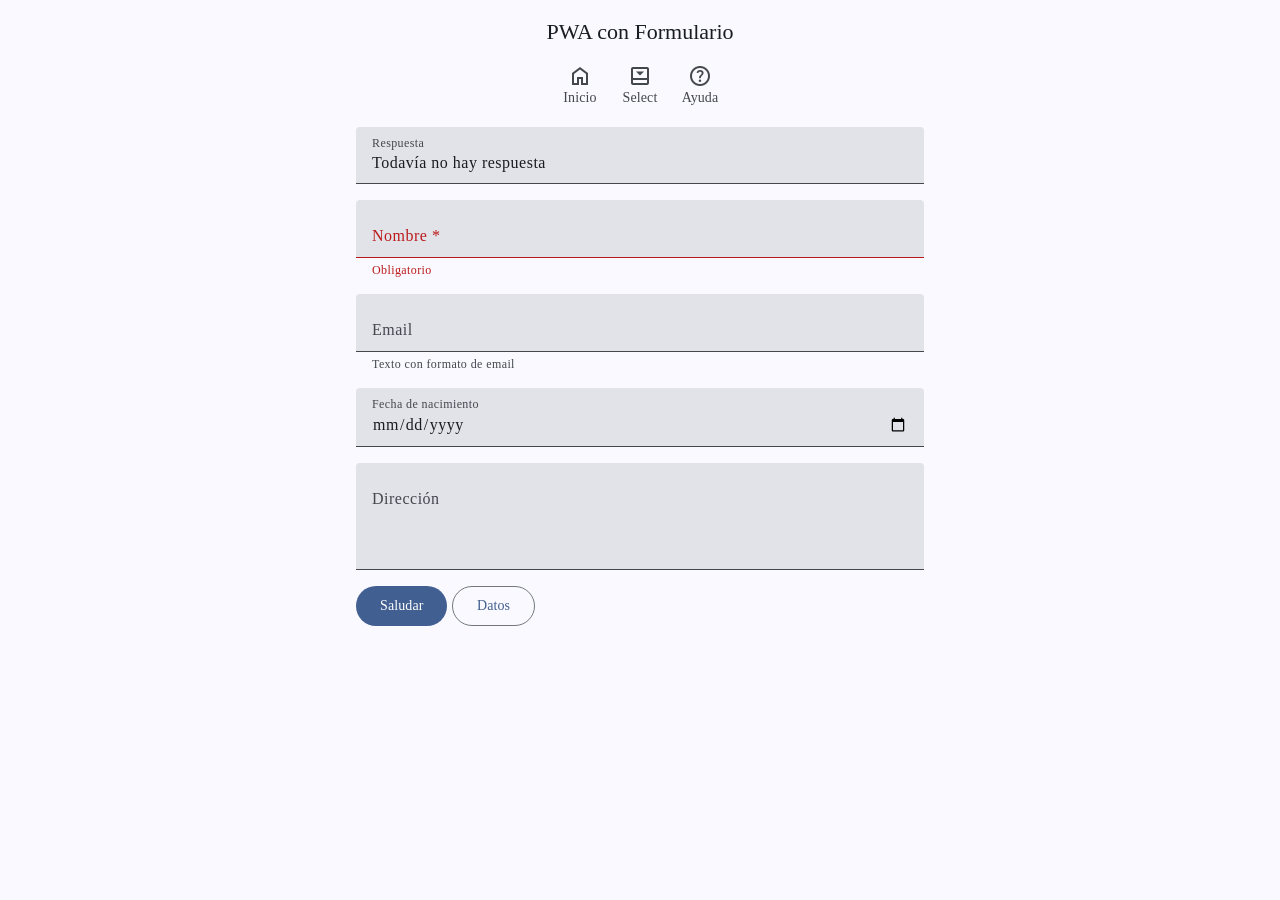
==== public/index.html @ ead31169 "Funcionando" ====
<!DOCTYPE html>
<html lang="es" class="light dark">

<head>

 <meta charset="UTF-8">

 <title>PWA con Formulario</title>

 <meta name="description" content="Ejemplo de PWA con Formulario">

 <script type="module" src="js/lib/registraServiceWorker.js"></script>
 <script type="module" src="js/lib/manejaErrores.js"></script>

 <meta name="viewport" content="width=device-width">
 <meta name="theme-color" content="#fffbfe">
 <link rel="icon" sizes="32x32" href="favicon.ico">
 <link rel="manifest" href="site.webmanifest">
 <script src="ungap/custom-elements.js"></script>

 <script type="module" src="js/lib/custom/md-app-bar.js"></script>
 <script type="module" src="js/nav-tab-fixed.js"></script>

 <link rel="stylesheet" href="css/material-symbols-outlined.css">
 <link rel="stylesheet" href="css/estilos.css">
 <link rel="stylesheet" href="css/transicion_pestanas.css">
 <link rel="stylesheet" href="css/md-tab.css">
 <link rel="stylesheet" href="css/md-filled-text-field.css">
 <link rel="stylesheet" href="css/md-filled-button.css">
 <link rel="stylesheet" href="css/md-outline-button.css">

</head>

<body>

 <form id="formulario" novalidate>

  <md-app-bar class="centered" adicional="tab">

   <h1>PWA con Formulario</h1>

  </md-app-bar>

  <nav-tab-fixed id="tab"></nav-tab-fixed>

  <section>

   <!-- Usa
    class="float"
   cuando quieras que la etiqueta esté arriba todo el tiempo. -->
   <p>
    <label class="md-filled-text-field float">
     <output name="respuesta">Todavía no hay respuesta</output>
     <span>Respuesta</span>
    </label>
   </p>

   <p>
    <label class="md-filled-text-field">
     <input name="nombre" required placeholder="Nombre*">
     <span>Nombre *</span>
     <small id="supportingNombre">Obligatorio</small>
    </label>
   </p>

   <p>
    <label class="md-filled-text-field">
     <input name="email" type="email" placeholder="Email">
     <span accesskey="M">Email</span>
     <small id="supportingEmail">Texto con formato de email</small>
    </label>
   </p>

   <p>
    <label class="md-filled-text-field float">
     <input name="fecha" type="date" placeholder="Fecha">
     <span>Fecha de nacimiento</span>
    </label>
   </p>

   <p>
    <label class="md-filled-text-field">
     <textarea name="dieccion" rows="3" placeholder="Dirección"></textarea>
     <span>Dirección</span>
    </label>
   </p>

   <p>
    <button id="botonSaludo" class="md-filled-button">Saludar</button>
    <button id="botonDatos" class="md-outline-button">Datos</button>
   </p>

  </section>

 </form>

 <script type="module">

  import { muestraTextoDeAyuda } from "./js/lib/muestraTextoDeAyuda.js"

  formulario.nombre.addEventListener("input", copiaMensajes)
  formulario.email.addEventListener("input", copiaMensajes)
  formulario.addEventListener("submit", procesa)

  function copiaMensajes() {
   muestraTextoDeAyuda(formulario.nombre, supportingNombre, "Obligatorio")
   muestraTextoDeAyuda(
    formulario.email, supportingEmail, "Texto con formato de email"
   )
  }

  /**
   * @param {SubmitEvent} evt
   */
  function procesa(evt) {
   evt.preventDefault()
   copiaMensajes()
   if (
    formulario.nombre.validity.valid
    && formulario.email.validity.valid
    && formulario.fecha.validity.valid
    && formulario.dieccion.validity.valid
   ) {
    const botonSeleccionado = evt.submitter
    if (botonSeleccionado === botonSaludo) {
     saluda()
    } else if (botonSeleccionado === botonDatos) {
     datos()
    }
   }
  }

  function saluda() {
   formulario.respuesta.value = `Hola ${formulario.nombre.value}`
  }

  function datos() {
   formulario.respuesta.value =
    `Nombre: ${formulario.nombre.value} Email: ${formulario.email.value}`
  }

 </script>

</body>

</html>
---- public/css/material-symbols-outlined.css ----
@font-face {
 font-family: 'Material Symbols Outlined';
 font-style: normal;
 font-display: block;
 src:
  url(../fonts/MaterialSymbolsOutlined[FILL\,GRAD\,opsz\,wght].woff2) format('woff2'),
  url(../fonts/MaterialSymbolsOutlined[FILL\,GRAD\,opsz\,wght].ttf) format('truetype');
}

.material-symbols-outlined {
 font-family: 'Material Symbols Outlined';
 font-weight: normal;
 font-style: normal;
 font-size: 1.5rem;
 width: 1.5rem;
 height: 1.5rem;
 /* Preferred icon size */
 display: inline-block;
 line-height: 1;
 text-transform: none;
 letter-spacing: normal;
 word-wrap: normal;
 white-space: nowrap;
 direction: ltr;
}
---- public/css/estilos.css ----
/* Definiciones para Material Design 3  */
@import url(baseline.css);
/* Fonts utilizados */
@import url(roboto.css);

html {
 /* Indica los temas del sistema operativo que son soportados. */
 color-scheme: light dark;
 --tabWidth: 3.75rem;
 --anchoNav: 22.5rem;
}

body>section,
form>section {
 max-width: 600px;
 margin-left: auto;
 margin-right: auto;
}

/* Quita un borde rojo que coloca Firefox. */
:-moz-ui-invalid {
 box-shadow: none;
}

body {
 margin: 0;
 font-family: var(--md-sys-typescale-body-large-font);
 font-weight: var(--md-sys-typescale-body-large-weight);
 font-size: var(--md-sys-typescale-body-large-size);
 font-style: var(--md-sys-typescale-body-large-font-style);
 letter-spacing: var(--md-sys-typescale-body-large-tracking);
 line-height: var(--md-sys-typescale-body-large-line-height);
 text-transform: var(--md-sys-typescale-body-large-text-transform);
 text-decoration: var(--md-sys-typescale-body-large-text-decoration);
 color: var(--md-sys-color-on-background);
 background-color: var(--md-sys-color-background);
 /* Las siguientes líneas Evita los cambios de apariencia al cargar estilos y
 + custom elements, que son conocidos como Flash Of Unstyled Content (fouc). */
 /* opacity: 0;
 animation-name: fouc;
 animation-fill-mode: forwards;
 animation-duration: 1.5s; */
}

@keyframes fouc {
 to {
  opacity: 1;
 }
}

html {
 --Font: -apple-system, BlinkMacSystemFont, roboto, sans-serif;
 --colIntIos: white;
 --colIntIosOnBk: #2acc2a;
 --colIntIosOnBkFc: #1bbb1b;
 --colIntIosOffBk: #dbdbdb;
 --colIntIosOffBkFc: #BDBDBD;
 /* Plain typeface */
 --md-ref-typeface-plain: var(--Font);
 /* Brand typeface */
 --md-ref-typeface-brand: var(--Font);
 --md-sys-typescale-label-large-weight-prominent:
  var(--md-ref-typeface-weight-bold);
 --md-box_shadow_level4:
  0 var(--md-sys-elevation-level4) var(--md-sys-elevation-level4) var(--md-sys-color-shadow);
 --md-box_shadow_level3:
  0 var(--md-sys-elevation-level3) var(--md-sys-elevation-level3) var(--md-sys-color-shadow);
 --md-box_shadow_level2:
  0 var(--md-sys-elevation-level2) var(--md-sys-elevation-level2) var(--md-sys-color-shadow);
 --md-box_shadow_level1:
  0 var(--md-sys-elevation-level1) var(--md-sys-elevation-level1) var(--md-sys-color-shadow);
 --md-box_shadow_level0: none;
 --iconSize: 1.5rem;
 --avatarSize: 2.5rem;
 --imageSize: 3.5rem;
 --videoWidth: 7.125rem;
 --videoHeight: 4rem;
 --scroll-headline-duracion: 2s;
 --md-sys-state-focus-indicator-outer-offset: 0.125rem;
 --md-sys-state-focus-indicator-thickness: 0.1875rem;
 /* Pressed state layer opacity */
 --state-pressed-transparency-percentage: 84%;
 /* Focus state layer opacity */
 --state-focus-transparency-percentage: 88%;
 /* Hover state layer opacity */
 --state-hover-transparency-percentage: 92%;
 background-color: var(--md-sys-color-background);
}

p {
 margin: 1rem;
}

a {
 color: var(--md-sys-color-on-background);
}

@media (prefers-color-scheme: light) {
 html {
  --md-riple-color: #00000020;
 }
}

@media (prefers-color-scheme: dark) {
 html {
  --md-riple-color: #ffffff40;
 }
}

@keyframes md-ripple {

 from {
  background-size: 100%;
 }

 to {
  background-size: 15000%;
 }

}
---- public/css/transicion_pestanas.css ----
@view-transition {
 navigation: auto;
}

md-app-bar {
 view-transition-name: encabezado;
 background-color: var(--md-sys-color-surface);
}

section {
 view-transition-name: contenido;
 background-color: var(--md-sys-color-background);
}

@keyframes salePorLaIzquierda {
 from {
  transform: translateX(0);
  opacity: 1;
 }

 to {
  transform: translateX(-100vw);
  opacity: 1;
 }
}

@keyframes entraPorLaDerecha {
 from {
  transform: translateX(100vw);
  opacity: 1;
 }

 to {
  transform: translateX(0);
  opacity: 1;
 }
}

::view-transition-group(encabezado) {
 animation-duration: var(--md-sys-motion-duration-1000);
 background-color: var(--md-sys-color-surface);
}

::view-transition-group(contenido) {
 animation-duration: var(--md-sys-motion-duration-1000);
 background-color: var(--md-sys-color-background);
}

html::view-transition-old(encabezado) {
 animation-name: salePorLaIzquierda;
 opacity: 1;
 animation-fill-mode: both;
}

html::view-transition-new(encabezado) {
 animation-name: entraPorLaDerecha;
 animation-fill-mode: both;
}

html::view-transition-old(contenido) {
 animation-name: salePorLaIzquierda;
 opacity: 1;
 animation-fill-mode: both;
}

html::view-transition-new(contenido) {
 animation-name: entraPorLaDerecha;
 animation-fill-mode: both;
}
---- public/css/md-tab.css ----
.md-tab {
 display: flex;
 background-color: transparent;
 align-items: stretch;
 flex-wrap: nowrap;
 overflow-x: auto;
 position: sticky;
 z-index: 1;
}

.md-tab.fixed {
 justify-content: center;
}

.md-tab.scrollable {
 padding-left: 2rem;
 gap: 1rem;
}

.md-tab.scroll {
 background-color: var(--md-sys-color-surface-container-low);
}

.md-tab a {
 position: relative;
 display: flex;
 flex-direction: column;
 justify-content: start;
 align-items: center;
 color: var(--md-sys-color-on-surface-variant);
 font-family: var(--md-sys-typescale-title-small-font);
 font-weight: var(--md-sys-typescale-title-small-weight);
 font-size: var(--md-sys-typescale-title-small-size);
 font-style: var(--md-sys-typescale-title-small-font-style);
 letter-spacing: var(--md-sys-typescale-title-small-tracking);
 line-height: var(--md-sys-typescale-title-small-line-height);
 text-transform: var(--md-sys-typescale-title-small-text-transform);
 text-decoration: var(--md-sys-typescale-title-small-text-decoration);
 text-align: center;
 box-sizing: border-box;
 border-bottom: 0.1875rem solid var(--md-sys-color-surface);
}

.md-tab.fixed a {
 flex: 0 0 var(--tabWidth);
}

.md-tab.scrollable a {
 flex: 0 0 auto;
}

.md-tab a.active {
 border-bottom-color: var(--md-sys-color-primary);
}

/* state layer */
.md-tab a::after {
 content: "";
 position: absolute;
 z-index: -1;
 top: 0;
 right: 0;
 left: 0;
 bottom: 0;
 background-color: transparent;
}

.md-tab span {
 font-size: var(--iconSize);
 height: var(--iconSize);
 width: var(--iconSize);
 color: var(--md-sys-color-on-surface-variant);
}

.md-tab .active span {
 color: var(--md-sys-color-primary);
}

.md-tab a:hover {
 color: var(--md-sys-color-on-surface);
}

/* state layer */
.md-tab a:hover::after {
 background-color: var(--md-sys-color-on-surface);
 opacity: var(--md-sys-state-hover-state-layer-opacity);
}

.md-tab a.active:hover {
 color: var(--md-sys-color-primary);
}

/* state layer */
.md-tab a.active:hover::after {
 background-color: var(--md-sys-color-primary);
 opacity: var(--md-sys-state-hover-state-layer-opacity);
}

.md-tab a:hover span {
 color: var(--md-sys-color-on-surface);
}

.md-tab a.active:hover span {
 color: var(--md-sys-color-primary);
}

.md-tab a:focus {
 outline: none;
}

/* state layer */
.md-tab a:focus::after {
 background-color: var(--md-sys-color-on-surface);
 opacity: var(--md-sys-state-focus-state-layer-opacity);
}

/* state layer */
.md-tab a.active:focus::after {
 background-color: var(--md-sys-color-primary);
 opacity: var(--md-sys-state-hover-state-layer-opacity);
}

.md-tab a:active {
 background-position: center;
 background-image:
   radial-gradient(circle, var(--md-riple-color) 1%, transparent 1%);
 background-size: 100%;
 animation-name: md-ripple;
 animation-duration: var(--md-sys-motion-duration-500);
}

/* state layer */
.md-tab a:active::after {
 background-color: var(--md-sys-color-on-surface);
 opacity: var(--md-sys-state-pressed-state-layer-opacity);
}

/* state layer */
.md-tab a.active:active::after {
 background-color: var(--md-sys-color-primary);
 opacity: var(--md-sys-state-pressed-state-layer-opacity);
}
---- public/css/md-filled-text-field.css ----
.md-filled-text-field {
 position: relative;
 overflow: hidden;
 display: flex;
 flex-direction: column;
 align-items: stretch;
 padding-top: calc(0.5rem + var(--md-sys-typescale-body-small-line-height));
 border-top-left-radius: var(--md-sys-shape-corner-extra-small-top-top-left);
 border-top-right-radius: var(--md-sys-shape-corner-extra-small-top-top-right);
 overflow: hidden;
}

/* container */
.md-filled-text-field::before {
 content: "";
 position: absolute;
 z-index: -2;
 top: 0;
 right: 0;
 left: 0;
 bottom: 0;
 background-color: var(--md-sys-color-surface-container-highest);
}

/* state layer */
.md-filled-text-field::after {
 content: "";
 position: absolute;
 z-index: -1;
 top: 0;
 right: 0;
 left: 0;
 bottom: 0;
 background-color: transparent;
}

.md-filled-text-field span,
.md-filled-text-field label {
 position: absolute;
 top: 0.5rem;
 left: 1rem;
 right: 1rem;
 display: block;
 transform: translateY(1rem);
 transition-property: transform;
 transition-duration: var(--md-sys-motion-duration-300);
 white-space: nowrap;
 text-overflow: ellipsis;
 overflow: hidden;
 color: var(--md-sys-color-on-surface-variant);
 font-family: var(--md-sys-typescale-body-large-font);
 font-weight: var(--md-sys-typescale-body-large-weight);
 font-size: var(--md-sys-typescale-body-large-size);
 font-style: var(--md-sys-typescale-body-large-font-style);
 letter-spacing: var(--md-sys-typescale-body-large-tracking);
 line-height: var(--md-sys-typescale-body-large-line-height);
 text-transform: var(--md-sys-typescale-body-large-text-transform);
 text-decoration: var(--md-sys-typescale-body-large-text-decoration);
}

.md-filled-text-field :not(:placeholder-shown)+span,
.md-filled-text-field :not(:placeholder-shown)+label,
.md-filled-text-field .populated+span,
.md-filled-text-field .populated+label,
.md-filled-text-field:focus-within span,
.md-filled-text-field:focus-within label,
.md-filled-text-field.float span,
.md-filled-text-field.float label {
 transform: translateY(0);
 font-family: var(--md-sys-typescale-body-small-font);
 font-weight: var(--md-sys-typescale-body-small-weight);
 font-size: var(--md-sys-typescale-body-small-size);
 font-style: var(--md-sys-typescale-body-small-font-style);
 letter-spacing: var(--md-sys-typescale-body-small-tracking);
 line-height: var(--md-sys-typescale-body-small-line-height);
 text-transform: var(--md-sys-typescale-body-small-text-transform);
 text-decoration: var(--md-sys-typescale-body-small-text-decoration);
}

.md-filled-text-field :not(label, span, small) {
 position: relative;
 caret-color: var(--md-sys-color-primary);
 min-height: 2rem;
 box-sizing: border-box;
 padding-left: 1rem;
 padding-bottom: 0.5rem;
 padding-right: 1rem;
 border: none;
 resize: none;
 color: var(--md-sys-color-on-surface);
 font-family: var(--md-sys-typescale-body-large-font);
 font-weight: var(--md-sys-typescale-body-large-weight);
 font-size: var(--md-sys-typescale-body-large-size);
 font-style: var(--md-sys-typescale-body-large-font-style);
 letter-spacing: var(--md-sys-typescale-body-large-tracking);
 line-height: var(--md-sys-typescale-body-large-line-height);
 text-transform: var(--md-sys-typescale-body-large-text-transform);
 text-decoration: var(--md-sys-typescale-body-large-text-decoration);
 background-color: transparent;
 outline: none;
 border-bottom-width: 0.0625rem;
 border-bottom-style: solid;
 border-bottom-color: var(--md-sys-color-on-surface-variant);
}

.md-filled-text-field ::placeholder {
 color: transparent;
}

.md-filled-text-field small {
 display: block;
 color: var(--md-sys-color-on-surface-variant);
 background-color: var(--md-sys-color-background);
 font-family: var(--md-sys-typescale-body-small-font);
 font-weight: var(--md-sys-typescale-body-small-weight);
 font-size: var(--md-sys-typescale-body-small-size);
 font-style: var(--md-sys-typescale-body-small-font-style);
 letter-spacing: var(--md-sys-typescale-body-small-tracking);
 line-height: var(--md-sys-typescale-body-small-line-height);
 text-transform: var(--md-sys-typescale-body-small-text-transform);
 text-decoration: var(--md-sys-typescale-body-small-text-decoration);
 padding: 0.25rem 1rem 0 1rem;
 white-space: nowrap;
 text-overflow: ellipsis;
 overflow: hidden;
}

.md-filled-text-field:hover span,
.md-filled-text-field:hover label {
 color: var(--md-sys-color-on-surface-variant);
}

.md-filled-text-field:hover :not(label, span, small) {
 padding-bottom: 0.5rem;
 border-bottom-width: 0.0625rem;
 border-bottom-color: var(--md-sys-color-on-surface);
}

.md-filled-text-field:hover::after {
 background-color: var(--md-sys-color-on-surface);
 opacity: var(--md-sys-state-hover-state-layer-opacity);
}

.md-filled-text-field:hover small {
 color: var(--md-sys-color-on-surface-variant);
}

.md-filled-text-field:focus-within span,
.md-filled-text-field:focus-within label {
 color: var(--md-sys-color-primary);
}

.md-filled-text-field :focus {
 color: var(--md-sys-color-on-surface);
 outline: none;
 padding-bottom: 0.4375rem;
 border-bottom-width: 0.125rem;
 border-bottom-color: var(--md-sys-color-primary);
}

.md-filled-text-field:hover :focus {
 padding-bottom: 0.4375rem;
 border-bottom-width: 0.125rem;
}

.md-filled-text-field:focus-within small {
 color: var(--md-sys-color-on-surface-variant);
}

.md-filled-text-field :invalid {
 color: var(--md-sys-color-on-surface);
 border-bottom-color: var(--md-sys-color-error);
}

.md-filled-text-field :invalid+span,
.md-filled-text-field :invalid+label {
 color: var(--md-sys-color-error);
}

.md-filled-text-field :invalid~small,
.md-filled-text-field:hover :invalid~small,
.md-filled-text-field:focus-within .input-text:invalid~small {
 color: var(--md-sys-color-error);
}

.md-filled-text-field :invalid:focus {
 caret-color: var(--md-sys-color-error);
 border-bottom-color: var(--md-sys-color-error);
}

.md-filled-text-field:hover :invalid {
 color: var(--md-sys-color-on-surface);
 border-bottom-color: var(--md-sys-color-error);
}
---- public/css/md-filled-button.css ----
/* container */
.md-filled-button::before {
 content: "";
 position: absolute;
 z-index: -2;
 top: 0;
 right: 0;
 left: 0;
 bottom: 0;
 background-color: var(--md-sys-color-primary);
}

/* state layer */
.md-filled-button::after {
 content: "";
 position: absolute;
 z-index: -1;
 top: 0;
 right: 0;
 left: 0;
 bottom: 0;
 background-color: transparent;
}

/* label, shape */
.md-filled-button {
 position: relative;
 box-sizing: border-box;
 border-radius: 1.25rem;
 height: 2.5rem;
 line-height: 2.5rem;
 padding: 0 1.5rem;
 border: none;
 background-color: transparent;
 box-shadow: var(--md-box_shadow_level0);
 font-family: var(--md-sys-typescale-label-large-font);
 font-weight: var(--md-sys-typescale-label-large-weight);
 font-size: var(--md-sys-typescale-label-large-size);
 font-style: var(--md-sys-typescale-label-large-font-style);
 letter-spacing: var(--md-sys-typescale-label-large-tracking);
 text-transform: var(--md-sys-typescale-label-large-text-transform);
 text-decoration: var(--md-sys-typescale-label-large-text-decoration);
 color: var(--md-sys-color-on-primary);
 white-space: nowrap;
 text-overflow: ellipsis;
 overflow: hidden;
}

/* label, shape */
.md-filled-button:hover {
 color: var(--md-sys-color-on-primary);
 box-shadow: var(--md-box_shadow_level1);
}

/* state layer */
.md-filled-button:hover::after {
 background-color: var(--md-sys-color-on-primary);
 opacity: var(--md-sys-state-hover-state-layer-opacity);
}

/* label, shape */
.md-filled-button:focus {
 outline: none;
 color: var(--md-sys-color-on-primary);
 box-shadow: var(--md-box_shadow_level0) !important;
}

/* state layer */
.md-filled-button:focus::after {
 background-color: var(--md-sys-color-on-primary);
 opacity: var(--md-sys-state-focus-state-layer-opacity);
}

/* label, shape */
.md-filled-button:active {
 color: var(--md-sys-color-on-primary);
 background-position: center;
 background-image:
  radial-gradient(circle, var(--md-sys-color-on-primary-container) 1%, transparent 1%);
 background-size: 100%;
 animation-name: md-ripple;
 animation-duration: var(--md-sys-motion-duration-500);
 box-shadow: var(--md-box_shadow_level0) !important;
}

/* state layer */
.md-filled-button:active::after {
 background-color: var(--md-sys-color-on-primary);
 opacity: var(--md-sys-state-pressed-state-layer-opacity);
}

/* label, shape */
.md-filled-button:disabled {
 background-color: transparent !important;
 color: var(--md-sys-color-on-surface) !important;
 opacity: 0.38 !important;
 box-shadow: var(--md-box_shadow_level0) !important;
}

/* container */
.md-filled-button:disabled::before {
 background-color: var(--md-sys-color-on-surface) !important;
 opacity: 0.12 !important;
}

/* state layer */
.md-filled-button:disabled::after {
 background-color: transparent !important;
 opacity: 1 !important;
}
---- public/css/md-outline-button.css ----
.md-outline-button {
 position: relative;
 box-sizing: border-box;
 border-radius: 1.25rem;
 height: 2.5rem;
 padding: 0 1.5rem;
 border: 0.0625rem solid var(--md-sys-color-outline);
 background-color: transparent;
 box-shadow: var(--md-box_shadow_level0);
 font-family: var(--md-sys-typescale-label-large-font);
 font-weight: var(--md-sys-typescale-label-large-weight);
 font-size: var(--md-sys-typescale-label-large-size);
 font-style: var(--md-sys-typescale-label-large-font-style);
 letter-spacing: var(--md-sys-typescale-label-large-tracking);
 text-transform: var(--md-sys-typescale-label-large-text-transform);
 text-decoration: var(--md-sys-typescale-label-large-text-decoration);
 color: var(--md-sys-color-primary);
 white-space: nowrap;
 text-overflow: ellipsis;
 overflow: hidden;
}

/* state layer */
.md-outline-button::after {
 content: "";
 position: absolute;
 z-index: -1;
 top: 0;
 right: 0;
 left: 0;
 bottom: 0;
 background-color: transparent;
}

.md-outline-button:hover {
 color: var(--md-sys-color-primary);
 border-color: var(--md-sys-color-outline);
}

/* state layer */
.md-outline-button:hover::after {
 background-color: var(--md-sys-color-primary);
 opacity: var(--md-sys-state-hover-state-layer-opacity);
}

.md-outline-button:focus {
 outline: none;
 color: var(--md-sys-color-primary);
 border-color: var(--md-sys-color-outline);
}

/* state layer */
.md-outline-button:focus::after {
 background-color: var(--md-sys-color-primary);
 opacity: var(--md-sys-state-focus-state-layer-opacity);
}

.md-outline-button:active {
 color: var(--md-sys-color-primary);
 border-color: var(--md-sys-color-outline);
 background-position: center;
 background-image:
  radial-gradient(circle, var(--md-riple-color) 1%, transparent 1%);
 background-size: 100%;
 animation-name: md-ripple;
 animation-duration: var(--md-sys-motion-duration-500);
 box-shadow: var(--md-box_shadow_level0) !important;
}

/* state layer */
.md-outline-button:active::after {
 background-color: var(--md-sys-color-primary);
 opacity: var(--md-sys-state-pressed-state-layer-opacity);
}

.md-outline-button:disabled {
 background-color: transparent !important;
 border-color: var(--md-sys-color-on-surface) !important;
 color: var(--md-sys-color-on-surface) !important;
 opacity: 0.38 !important;
}

/* container */
.md-outline-button:disabled::after {
 background-color: transparent !important;
 opacity: 1 !important;
}
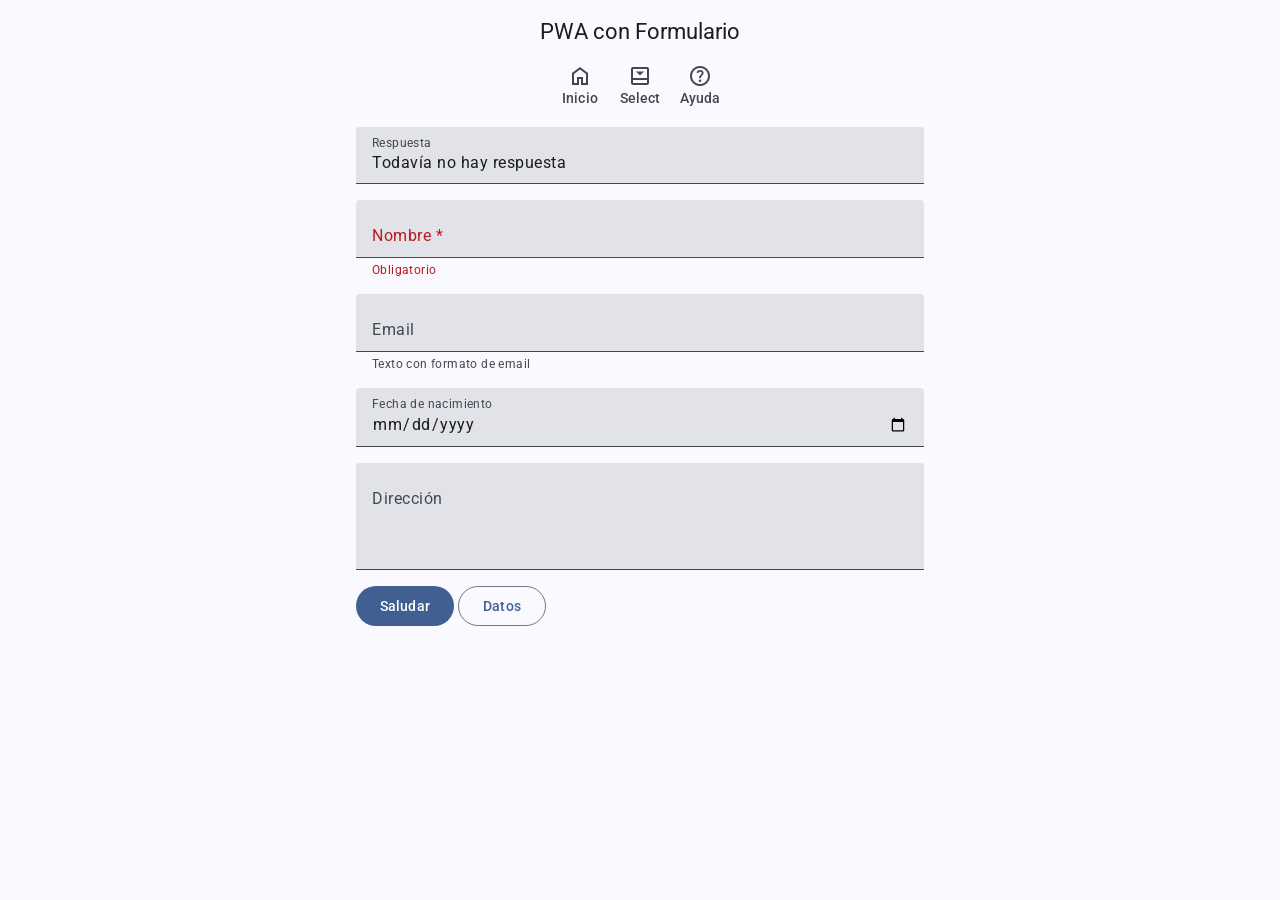
==== commit 97f9a9e3: "Reestructuración total" ====
--- a/public/index.html
+++ b/public/index.html
@@ -9,25 +9,25 @@
 
  <meta name="description" content="Ejemplo de PWA con Formulario">
 
- <script type="module" src="js/lib/registraServiceWorker.js"></script>
- <script type="module" src="js/lib/manejaErrores.js"></script>
+ <script type="module" src="js/registraServiceWorker.js"></script>
+ <script type="module" src="libclienteweb/manejaErrores.js"></script>
 
  <meta name="viewport" content="width=device-width">
  <meta name="theme-color" content="#fffbfe">
  <link rel="icon" sizes="32x32" href="favicon.ico">
  <link rel="manifest" href="site.webmanifest">
- <script src="ungap/custom-elements.js"></script>
+ <link rel="stylesheet" href="material-tokens/css/baseline.css">
+ <link rel="stylesheet" href="css/estilos.css">
+ <script src="ungap/es.js"></script>
 
- <script type="module" src="js/lib/custom/md-app-bar.js"></script>
+ <script type="module" src="libmde/md-app-bar.js"></script>
  <script type="module" src="js/nav-tab-fixed.js"></script>
 
- <link rel="stylesheet" href="css/material-symbols-outlined.css">
- <link rel="stylesheet" href="css/estilos.css">
+ <link rel="stylesheet" href="libmde/md-tab.css">
+ <link rel="stylesheet" href="libmde/md-filled-text-field.css">
+ <link rel="stylesheet" href="libmde/md-filled-button.css">
+ <link rel="stylesheet" href="libmde/md-outline-button.css">
  <link rel="stylesheet" href="css/transicion_pestanas.css">
- <link rel="stylesheet" href="css/md-tab.css">
- <link rel="stylesheet" href="css/md-filled-text-field.css">
- <link rel="stylesheet" href="css/md-filled-button.css">
- <link rel="stylesheet" href="css/md-outline-button.css">
 
 </head>
 
@@ -96,7 +96,7 @@
 
  <script type="module">
 
-  import { muestraTextoDeAyuda } from "./js/lib/muestraTextoDeAyuda.js"
+  import { muestraTextoDeAyuda } from "./libclienteweb/muestraTextoDeAyuda.js"
 
   formulario.nombre.addEventListener("input", copiaMensajes)
   formulario.email.addEventListener("input", copiaMensajes)
--- a/public/material-tokens/css/baseline.css
+++ b/public/material-tokens/css/baseline.css
@@ -0,0 +1,25 @@
+/*
+ Copyright 2016 Google Inc. All rights reserved.
+
+ Licensed under the Apache License, Version 2.0 (the "License");
+ you may not use this file except in compliance with the License.
+ You may obtain a copy of the License at
+
+     http://www.apache.org/licenses/LICENSE-2.0
+
+ Unless required by applicable law or agreed to in writing, software
+ distributed under the License is distributed on an "AS IS" BASIS,
+ WITHOUT WARRANTIES OR CONDITIONS OF ANY KIND, either express or implied.
+ See the License for the specific language governing permissions and
+ limitations under the License.
+*/
+
+@import url(palette.css);
+@import url(typography.css);
+@import url(colors.css);
+@import url(shape.css);
+@import url(motion.css);
+@import url(state.css);
+@import url(elevation.css);
+@import url(theme/light.css) screen and (prefers-color-scheme: light);
+@import url(theme/dark.css) screen and (prefers-color-scheme: dark);
--- a/public/css/estilos.css
+++ b/public/css/estilos.css
@@ -1,8 +1,3 @@
-/* Definiciones para Material Design 3  */
-@import url(baseline.css);
-/* Fonts utilizados */
-@import url(roboto.css);
-
 html {
  /* Indica los temas del sistema operativo que son soportados. */
  color-scheme: light dark;
@@ -17,39 +12,42 @@
  margin-right: auto;
 }
 
-/* Quita un borde rojo que coloca Firefox. */
-:-moz-ui-invalid {
- box-shadow: none;
+/* Fonts utilizados */
+
+/* Definición de Roboto Variable (Normal) */
+@font-face {
+ font-family: 'Roboto';
+ src: url('../fonts/Roboto-VariableFont_wdth,wght.ttf') format('truetype');
+ /* Rango del eje de peso (wght) */
+ font-weight: 100 900;
+ /* Rango del eje de anchura (wdth) */
+ font-stretch: 75% 100%;
+ font-style: normal;
+ /* Mejora el rendimiento de carga de texto */
+ font-display: swap;
 }
 
-body {
- margin: 0;
- font-family: var(--md-sys-typescale-body-large-font);
- font-weight: var(--md-sys-typescale-body-large-weight);
- font-size: var(--md-sys-typescale-body-large-size);
- font-style: var(--md-sys-typescale-body-large-font-style);
- letter-spacing: var(--md-sys-typescale-body-large-tracking);
- line-height: var(--md-sys-typescale-body-large-line-height);
- text-transform: var(--md-sys-typescale-body-large-text-transform);
- text-decoration: var(--md-sys-typescale-body-large-text-decoration);
- color: var(--md-sys-color-on-background);
- background-color: var(--md-sys-color-background);
- /* Las siguientes líneas Evita los cambios de apariencia al cargar estilos y
- + custom elements, que son conocidos como Flash Of Unstyled Content (fouc). */
- /* opacity: 0;
- animation-name: fouc;
- animation-fill-mode: forwards;
- animation-duration: 1.5s; */
+/* Definición de Roboto Variable (Itálica) */
+@font-face {
+ font-family: 'Roboto';
+ src: url('../fonts/Roboto-Italic-VariableFont_wdth,wght.ttf') format('truetype');
+ font-weight: 100 900;
+ font-stretch: 75% 100%;
+ font-style: italic;
+ font-display: swap;
 }
 
-@keyframes fouc {
- to {
-  opacity: 1;
- }
+@font-face {
+ font-family: 'Material Symbols Outlined';
+ font-style: normal;
+ font-display: block;
+ src:
+  url(../fonts/MaterialSymbolsOutlined[FILL\,GRAD\,opsz\,wght].woff2) format('woff2'),
+  url(../fonts/MaterialSymbolsOutlined[FILL\,GRAD\,opsz\,wght].ttf) format('truetype');
 }
 
 html {
- --Font: -apple-system, BlinkMacSystemFont, roboto, sans-serif;
+ --Font: -apple-system, BlinkMacSystemFont, Roboto, sans-serif;
  --colIntIos: white;
  --colIntIosOnBk: #2acc2a;
  --colIntIosOnBkFc: #1bbb1b;
@@ -75,7 +73,6 @@
  --imageSize: 3.5rem;
  --videoWidth: 7.125rem;
  --videoHeight: 4rem;
- --scroll-headline-duracion: 2s;
  --md-sys-state-focus-indicator-outer-offset: 0.125rem;
  --md-sys-state-focus-indicator-thickness: 0.1875rem;
  /* Pressed state layer opacity */
@@ -85,6 +82,42 @@
  /* Hover state layer opacity */
  --state-hover-transparency-percentage: 92%;
  background-color: var(--md-sys-color-background);
+}
+
+/* Quita un borde rojo que coloca Firefox. */
+:-moz-ui-invalid {
+ box-shadow: none;
+}
+
+body {
+ margin: 0;
+ font-family: var(--md-sys-typescale-body-large-font);
+ font-weight: var(--md-sys-typescale-body-large-weight);
+ font-size: var(--md-sys-typescale-body-large-size);
+ font-style: var(--md-sys-typescale-body-large-font-style);
+ letter-spacing: var(--md-sys-typescale-body-large-tracking);
+ line-height: var(--md-sys-typescale-body-large-line-height);
+ text-transform: var(--md-sys-typescale-body-large-text-transform);
+ text-decoration: var(--md-sys-typescale-body-large-text-decoration);
+ color: var(--md-sys-color-on-background);
+ background-color: var(--md-sys-color-background);
+}
+
+.material-symbols-outlined {
+ font-family: 'Material Symbols Outlined';
+ font-weight: normal;
+ font-style: normal;
+ font-display: block;
+ font-size: 1.5rem;
+ width: 1.5rem;
+ height: 1.5rem;
+ display: inline-block;
+ line-height: 1;
+ text-transform: none;
+ letter-spacing: normal;
+ word-wrap: normal;
+ white-space: nowrap;
+ direction: ltr;
 }
 
 p {
--- a/public/libmde/md-tab.css
+++ b/public/libmde/md-tab.css
@@ -0,0 +1,143 @@
+.md-tab {
+ display: flex;
+ background-color: transparent;
+ align-items: stretch;
+ flex-wrap: nowrap;
+ overflow-x: auto;
+ position: sticky;
+ z-index: 1;
+}
+
+.md-tab.fixed {
+ justify-content: center;
+}
+
+.md-tab.scrollable {
+ padding-left: 2rem;
+ gap: 1rem;
+}
+
+.md-tab.scroll {
+ background-color: var(--md-sys-color-surface-container-low);
+}
+
+.md-tab a {
+ position: relative;
+ display: flex;
+ flex-direction: column;
+ justify-content: start;
+ align-items: center;
+ color: var(--md-sys-color-on-surface-variant);
+ font-family: var(--md-sys-typescale-title-small-font);
+ font-weight: var(--md-sys-typescale-title-small-weight);
+ font-size: var(--md-sys-typescale-title-small-size);
+ font-style: var(--md-sys-typescale-title-small-font-style);
+ letter-spacing: var(--md-sys-typescale-title-small-tracking);
+ line-height: var(--md-sys-typescale-title-small-line-height);
+ text-transform: var(--md-sys-typescale-title-small-text-transform);
+ text-decoration: var(--md-sys-typescale-title-small-text-decoration);
+ text-align: center;
+ box-sizing: border-box;
+ border-bottom: 0.1875rem solid var(--md-sys-color-surface);
+}
+
+.md-tab.fixed a {
+ flex: 0 0 var(--tabWidth);
+}
+
+.md-tab.scrollable a {
+ flex: 0 0 auto;
+}
+
+.md-tab a.active {
+ border-bottom-color: var(--md-sys-color-primary);
+}
+
+/* state layer */
+.md-tab a::after {
+ content: "";
+ position: absolute;
+ z-index: -1;
+ top: 0;
+ right: 0;
+ left: 0;
+ bottom: 0;
+ background-color: transparent;
+}
+
+.md-tab span {
+ font-size: var(--iconSize);
+ height: var(--iconSize);
+ width: var(--iconSize);
+ color: var(--md-sys-color-on-surface-variant);
+}
+
+.md-tab .active span {
+ color: var(--md-sys-color-primary);
+ font-variation-settings: 'FILL' 1, 'wght' 700, 'GRAD' 0, 'opsz' 48;
+}
+
+.md-tab a:hover {
+ color: var(--md-sys-color-on-surface);
+}
+
+/* state layer */
+.md-tab a:hover::after {
+ background-color: var(--md-sys-color-on-surface);
+ opacity: var(--md-sys-state-hover-state-layer-opacity);
+}
+
+.md-tab a.active:hover {
+ color: var(--md-sys-color-primary);
+}
+
+/* state layer */
+.md-tab a.active:hover::after {
+ background-color: var(--md-sys-color-primary);
+ opacity: var(--md-sys-state-hover-state-layer-opacity);
+}
+
+.md-tab a:hover span {
+ color: var(--md-sys-color-on-surface);
+}
+
+.md-tab a.active:hover span {
+ color: var(--md-sys-color-primary);
+}
+
+.md-tab a:focus {
+ outline: none;
+}
+
+/* state layer */
+.md-tab a:focus::after {
+ background-color: var(--md-sys-color-on-surface);
+ opacity: var(--md-sys-state-focus-state-layer-opacity);
+}
+
+/* state layer */
+.md-tab a.active:focus::after {
+ background-color: var(--md-sys-color-primary);
+ opacity: var(--md-sys-state-hover-state-layer-opacity);
+}
+
+.md-tab a:active {
+ background-position: center;
+ background-image:
+   radial-gradient(circle, var(--md-riple-color) 1%, transparent 1%);
+ background-size: 100%;
+ animation-name: md-ripple;
+ animation-duration: var(--md-sys-motion-duration-500);
+}
+
+/* state layer */
+.md-tab a:active::after {
+ background-color: var(--md-sys-color-on-surface);
+ opacity: var(--md-sys-state-pressed-state-layer-opacity);
+}
+
+/* state layer */
+.md-tab a.active:active::after {
+ background-color: var(--md-sys-color-primary);
+ opacity: var(--md-sys-state-pressed-state-layer-opacity);
+}
--- a/public/libmde/md-filled-text-field.css
+++ b/public/libmde/md-filled-text-field.css
@@ -0,0 +1,194 @@
+.md-filled-text-field {
+ position: relative;
+ overflow: hidden;
+ display: flex;
+ flex-direction: column;
+ align-items: stretch;
+ padding-top: calc(0.5rem + var(--md-sys-typescale-body-small-line-height));
+ border-top-left-radius: var(--md-sys-shape-corner-extra-small-top-top-left);
+ border-top-right-radius: var(--md-sys-shape-corner-extra-small-top-top-right);
+ overflow: hidden;
+}
+
+/* container */
+.md-filled-text-field::before {
+ content: "";
+ position: absolute;
+ z-index: -2;
+ top: 0;
+ right: 0;
+ left: 0;
+ bottom: 0;
+ background-color: var(--md-sys-color-surface-container-highest);
+}
+
+/* state layer */
+.md-filled-text-field::after {
+ content: "";
+ position: absolute;
+ z-index: -1;
+ top: 0;
+ right: 0;
+ left: 0;
+ bottom: 0;
+ background-color: transparent;
+}
+
+.md-filled-text-field span,
+.md-filled-text-field label {
+ position: absolute;
+ top: 0.5rem;
+ left: 1rem;
+ right: 1rem;
+ display: block;
+ transform: translateY(1rem);
+ transition-property: transform;
+ transition-duration: var(--md-sys-motion-duration-300);
+ white-space: nowrap;
+ text-overflow: ellipsis;
+ overflow: hidden;
+ color: var(--md-sys-color-on-surface-variant);
+ font-family: var(--md-sys-typescale-body-large-font);
+ font-weight: var(--md-sys-typescale-body-large-weight);
+ font-size: var(--md-sys-typescale-body-large-size);
+ font-style: var(--md-sys-typescale-body-large-font-style);
+ letter-spacing: var(--md-sys-typescale-body-large-tracking);
+ line-height: var(--md-sys-typescale-body-large-line-height);
+ text-transform: var(--md-sys-typescale-body-large-text-transform);
+ text-decoration: var(--md-sys-typescale-body-large-text-decoration);
+}
+
+.md-filled-text-field :not(:placeholder-shown)+span,
+.md-filled-text-field :not(:placeholder-shown)+label,
+.md-filled-text-field .populated+span,
+.md-filled-text-field .populated+label,
+.md-filled-text-field:focus-within span,
+.md-filled-text-field:focus-within label,
+.md-filled-text-field.float span,
+.md-filled-text-field.float label {
+ transform: translateY(0);
+ font-family: var(--md-sys-typescale-body-small-font);
+ font-weight: var(--md-sys-typescale-body-small-weight);
+ font-size: var(--md-sys-typescale-body-small-size);
+ font-style: var(--md-sys-typescale-body-small-font-style);
+ letter-spacing: var(--md-sys-typescale-body-small-tracking);
+ line-height: var(--md-sys-typescale-body-small-line-height);
+ text-transform: var(--md-sys-typescale-body-small-text-transform);
+ text-decoration: var(--md-sys-typescale-body-small-text-decoration);
+}
+
+.md-filled-text-field :not(label, span, small) {
+ position: relative;
+ caret-color: var(--md-sys-color-primary);
+ min-height: 2rem;
+ box-sizing: border-box;
+ padding-left: 1rem;
+ padding-bottom: 0.5rem;
+ padding-right: 1rem;
+ border: none;
+ resize: none;
+ color: var(--md-sys-color-on-surface);
+ font-family: var(--md-sys-typescale-body-large-font);
+ font-weight: var(--md-sys-typescale-body-large-weight);
+ font-size: var(--md-sys-typescale-body-large-size);
+ font-style: var(--md-sys-typescale-body-large-font-style);
+ letter-spacing: var(--md-sys-typescale-body-large-tracking);
+ line-height: var(--md-sys-typescale-body-large-line-height);
+ text-transform: var(--md-sys-typescale-body-large-text-transform);
+ text-decoration: var(--md-sys-typescale-body-large-text-decoration);
+ background-color: transparent;
+ outline: none;
+ border-bottom-width: 0.0625rem;
+ border-bottom-style: solid;
+ border-bottom-color: var(--md-sys-color-on-surface-variant);
+}
+
+.md-filled-text-field ::placeholder {
+ color: transparent;
+}
+
+.md-filled-text-field small {
+ display: block;
+ color: var(--md-sys-color-on-surface-variant);
+ background-color: var(--md-sys-color-background);
+ font-family: var(--md-sys-typescale-body-small-font);
+ font-weight: var(--md-sys-typescale-body-small-weight);
+ font-size: var(--md-sys-typescale-body-small-size);
+ font-style: var(--md-sys-typescale-body-small-font-style);
+ letter-spacing: var(--md-sys-typescale-body-small-tracking);
+ line-height: var(--md-sys-typescale-body-small-line-height);
+ text-transform: var(--md-sys-typescale-body-small-text-transform);
+ text-decoration: var(--md-sys-typescale-body-small-text-decoration);
+ padding: 0.25rem 1rem 0 1rem;
+ white-space: nowrap;
+ text-overflow: ellipsis;
+ overflow: hidden;
+}
+
+.md-filled-text-field:hover span,
+.md-filled-text-field:hover label {
+ color: var(--md-sys-color-on-surface-variant);
+}
+
+.md-filled-text-field:hover :not(label, span, small) {
+ padding-bottom: 0.5rem;
+ border-bottom-width: 0.0625rem;
+ border-bottom-color: var(--md-sys-color-on-surface);
+}
+
+.md-filled-text-field:hover::after {
+ background-color: var(--md-sys-color-on-surface);
+ opacity: var(--md-sys-state-hover-state-layer-opacity);
+}
+
+.md-filled-text-field:hover small {
+ color: var(--md-sys-color-on-surface-variant);
+}
+
+.md-filled-text-field:focus-within span,
+.md-filled-text-field:focus-within label {
+ color: var(--md-sys-color-primary);
+}
+
+.md-filled-text-field :focus {
+ color: var(--md-sys-color-on-surface);
+ outline: none;
+ padding-bottom: 0.4375rem;
+ border-bottom-width: 0.125rem;
+ border-bottom-color: var(--md-sys-color-primary);
+}
+
+.md-filled-text-field:hover :focus {
+ padding-bottom: 0.4375rem;
+ border-bottom-width: 0.125rem;
+}
+
+.md-filled-text-field:focus-within small {
+ color: var(--md-sys-color-on-surface-variant);
+}
+
+.md-filled-text-field :invalid {
+ color: var(--md-sys-color-on-surface);
+ border-bottom-color: var(--md-sys-color-error);
+}
+
+.md-filled-text-field :invalid+span,
+.md-filled-text-field :invalid+label {
+ color: var(--md-sys-color-error);
+}
+
+.md-filled-text-field :invalid~small,
+.md-filled-text-field:hover :invalid~small,
+.md-filled-text-field:focus-within .input-text:invalid~small {
+ color: var(--md-sys-color-error);
+}
+
+.md-filled-text-field :invalid:focus {
+ caret-color: var(--md-sys-color-error);
+ border-bottom-color: var(--md-sys-color-error);
+}
+
+.md-filled-text-field:hover :invalid {
+ color: var(--md-sys-color-on-surface);
+ border-bottom-color: var(--md-sys-color-error);
+}
--- a/public/libmde/md-filled-button.css
+++ b/public/libmde/md-filled-button.css
@@ -0,0 +1,110 @@
+/* container */
+.md-filled-button::before {
+ content: "";
+ position: absolute;
+ z-index: -2;
+ top: 0;
+ right: 0;
+ left: 0;
+ bottom: 0;
+ background-color: var(--md-sys-color-primary);
+}
+
+/* state layer */
+.md-filled-button::after {
+ content: "";
+ position: absolute;
+ z-index: -1;
+ top: 0;
+ right: 0;
+ left: 0;
+ bottom: 0;
+ background-color: transparent;
+}
+
+/* label, shape */
+.md-filled-button {
+ position: relative;
+ box-sizing: border-box;
+ border-radius: 1.25rem;
+ height: 2.5rem;
+ line-height: 2.5rem;
+ padding: 0 1.5rem;
+ border: none;
+ background-color: transparent;
+ box-shadow: var(--md-box_shadow_level0);
+ font-family: var(--md-sys-typescale-label-large-font);
+ font-weight: var(--md-sys-typescale-label-large-weight);
+ font-size: var(--md-sys-typescale-label-large-size);
+ font-style: var(--md-sys-typescale-label-large-font-style);
+ letter-spacing: var(--md-sys-typescale-label-large-tracking);
+ text-transform: var(--md-sys-typescale-label-large-text-transform);
+ text-decoration: var(--md-sys-typescale-label-large-text-decoration);
+ color: var(--md-sys-color-on-primary);
+ white-space: nowrap;
+ text-overflow: ellipsis;
+ overflow: hidden;
+}
+
+/* label, shape */
+.md-filled-button:hover {
+ color: var(--md-sys-color-on-primary);
+ box-shadow: var(--md-box_shadow_level1);
+}
+
+/* state layer */
+.md-filled-button:hover::after {
+ background-color: var(--md-sys-color-on-primary);
+ opacity: var(--md-sys-state-hover-state-layer-opacity);
+}
+
+/* label, shape */
+.md-filled-button:focus {
+ outline: none;
+ color: var(--md-sys-color-on-primary);
+ box-shadow: var(--md-box_shadow_level0) !important;
+}
+
+/* state layer */
+.md-filled-button:focus::after {
+ background-color: var(--md-sys-color-on-primary);
+ opacity: var(--md-sys-state-focus-state-layer-opacity);
+}
+
+/* label, shape */
+.md-filled-button:active {
+ color: var(--md-sys-color-on-primary);
+ background-position: center;
+ background-image:
+  radial-gradient(circle, var(--md-sys-color-on-primary-container) 1%, transparent 1%);
+ background-size: 100%;
+ animation-name: md-ripple;
+ animation-duration: var(--md-sys-motion-duration-500);
+ box-shadow: var(--md-box_shadow_level0) !important;
+}
+
+/* state layer */
+.md-filled-button:active::after {
+ background-color: var(--md-sys-color-on-primary);
+ opacity: var(--md-sys-state-pressed-state-layer-opacity);
+}
+
+/* label, shape */
+.md-filled-button:disabled {
+ background-color: transparent !important;
+ color: var(--md-sys-color-on-surface) !important;
+ opacity: 0.38 !important;
+ box-shadow: var(--md-box_shadow_level0) !important;
+}
+
+/* container */
+.md-filled-button:disabled::before {
+ background-color: var(--md-sys-color-on-surface) !important;
+ opacity: 0.12 !important;
+}
+
+/* state layer */
+.md-filled-button:disabled::after {
+ background-color: transparent !important;
+ opacity: 1 !important;
+}
--- a/public/libmde/md-outline-button.css
+++ b/public/libmde/md-outline-button.css
@@ -0,0 +1,87 @@
+.md-outline-button {
+ position: relative;
+ box-sizing: border-box;
+ border-radius: 1.25rem;
+ height: 2.5rem;
+ padding: 0 1.5rem;
+ border: 0.0625rem solid var(--md-sys-color-outline);
+ background-color: transparent;
+ box-shadow: var(--md-box_shadow_level0);
+ font-family: var(--md-sys-typescale-label-large-font);
+ font-weight: var(--md-sys-typescale-label-large-weight);
+ font-size: var(--md-sys-typescale-label-large-size);
+ font-style: var(--md-sys-typescale-label-large-font-style);
+ letter-spacing: var(--md-sys-typescale-label-large-tracking);
+ text-transform: var(--md-sys-typescale-label-large-text-transform);
+ text-decoration: var(--md-sys-typescale-label-large-text-decoration);
+ color: var(--md-sys-color-primary);
+ white-space: nowrap;
+ text-overflow: ellipsis;
+ overflow: hidden;
+}
+
+/* state layer */
+.md-outline-button::after {
+ content: "";
+ position: absolute;
+ z-index: -1;
+ top: 0;
+ right: 0;
+ left: 0;
+ bottom: 0;
+ background-color: transparent;
+}
+
+.md-outline-button:hover {
+ color: var(--md-sys-color-primary);
+ border-color: var(--md-sys-color-outline);
+}
+
+/* state layer */
+.md-outline-button:hover::after {
+ background-color: var(--md-sys-color-primary);
+ opacity: var(--md-sys-state-hover-state-layer-opacity);
+}
+
+.md-outline-button:focus {
+ outline: none;
+ color: var(--md-sys-color-primary);
+ border-color: var(--md-sys-color-outline);
+}
+
+/* state layer */
+.md-outline-button:focus::after {
+ background-color: var(--md-sys-color-primary);
+ opacity: var(--md-sys-state-focus-state-layer-opacity);
+}
+
+.md-outline-button:active {
+ color: var(--md-sys-color-primary);
+ border-color: var(--md-sys-color-outline);
+ background-position: center;
+ background-image:
+  radial-gradient(circle, var(--md-riple-color) 1%, transparent 1%);
+ background-size: 100%;
+ animation-name: md-ripple;
+ animation-duration: var(--md-sys-motion-duration-500);
+ box-shadow: var(--md-box_shadow_level0) !important;
+}
+
+/* state layer */
+.md-outline-button:active::after {
+ background-color: var(--md-sys-color-primary);
+ opacity: var(--md-sys-state-pressed-state-layer-opacity);
+}
+
+.md-outline-button:disabled {
+ background-color: transparent !important;
+ border-color: var(--md-sys-color-on-surface) !important;
+ color: var(--md-sys-color-on-surface) !important;
+ opacity: 0.38 !important;
+}
+
+/* container */
+.md-outline-button:disabled::after {
+ background-color: transparent !important;
+ opacity: 1 !important;
+}
--- a/public/css/transicion_pestanas.css
+++ b/public/css/transicion_pestanas.css
@@ -5,11 +5,13 @@
 md-app-bar {
  view-transition-name: encabezado;
  background-color: var(--md-sys-color-surface);
+ contain: layout;
 }
 
 section {
  view-transition-name: contenido;
  background-color: var(--md-sys-color-background);
+ contain: layout;
 }
 
 @keyframes salePorLaIzquierda {
@@ -19,14 +21,14 @@
  }
 
  to {
-  transform: translateX(-100vw);
+  transform: translateX(-100%);
   opacity: 1;
  }
 }
 
 @keyframes entraPorLaDerecha {
  from {
-  transform: translateX(100vw);
+  transform: translateX(100%);
   opacity: 1;
  }
 
@@ -36,34 +38,42 @@
  }
 }
 
+::view-transition-old(root),
+::view-transition-new(root) {
+ animation: none;
+ mix-blend-mode: normal;
+ opacity: 1 !important;
+}
+
 ::view-transition-group(encabezado) {
- animation-duration: var(--md-sys-motion-duration-1000);
- background-color: var(--md-sys-color-surface);
+ background-color: var(--md-sys-color-surface) !important;
 }
 
 ::view-transition-group(contenido) {
+ background-color: var(--md-sys-color-background) !important;
+}
+
+::view-transition-group(encabezado),
+::view-transition-group(contenido) {
  animation-duration: var(--md-sys-motion-duration-1000);
- background-color: var(--md-sys-color-background);
+ mix-blend-mode: normal !important;
+ opacity: 1 !important;
+ animation-fill-mode: both;
+ overflow: hidden;
 }
 
 html::view-transition-old(encabezado) {
  animation-name: salePorLaIzquierda;
- opacity: 1;
- animation-fill-mode: both;
 }
 
 html::view-transition-new(encabezado) {
  animation-name: entraPorLaDerecha;
- animation-fill-mode: both;
 }
 
 html::view-transition-old(contenido) {
  animation-name: salePorLaIzquierda;
- opacity: 1;
- animation-fill-mode: both;
 }
 
 html::view-transition-new(contenido) {
  animation-name: entraPorLaDerecha;
- animation-fill-mode: both;
 }
